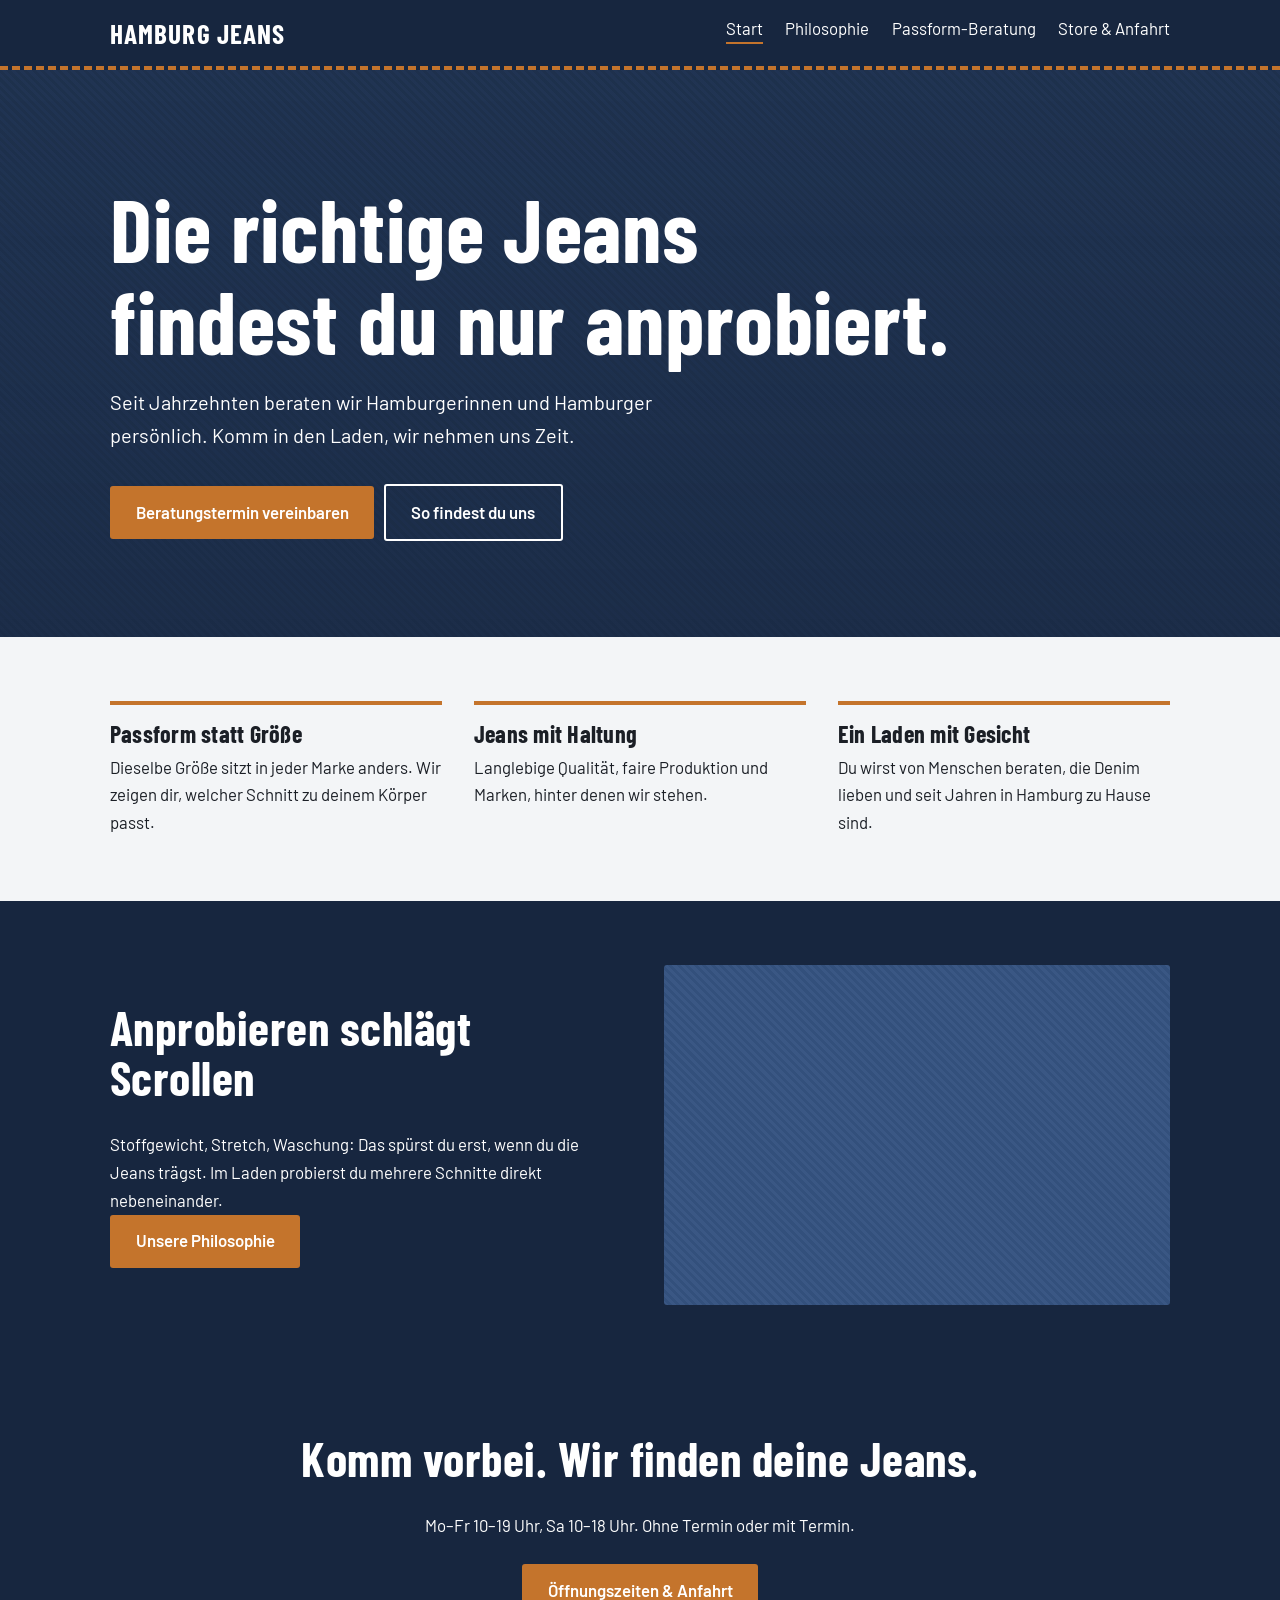
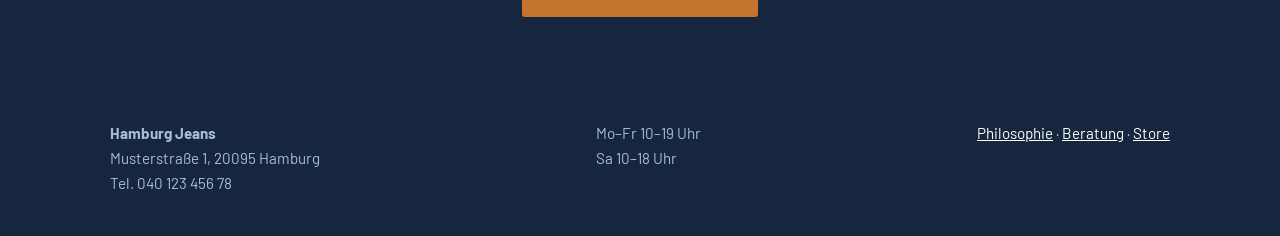
==== index.html @ 420c2d83 "Add files via upload" ====
<!DOCTYPE html>
<html lang="de">
<head>
<meta charset="utf-8">
<meta name="viewport" content="width=device-width, initial-scale=1">
<title>Jeans, die passen | Hamburg Jeans</title>
<meta name="description" content="Hamburg Jeans: Jeans-Fachgeschäft in Hamburg mit persönlicher Passformberatung.">
<link rel="preconnect" href="https://fonts.googleapis.com">
<link rel="stylesheet" href="https://fonts.googleapis.com/css2?family=Barlow:wght@400;600&family=Barlow+Condensed:wght@600;700&display=swap">
<link rel="stylesheet" href="style.css">
</head>
<body>
<header><div class="wrap">
<a class="logo" href="index.html">HAMBURG JEANS</a>
<nav aria-label="Hauptnavigation"><ul>
<li><a href="index.html" aria-current="page">Start</a></li>
<li><a href="philosophie.html">Philosophie</a></li>
<li><a href="beratung.html">Passform-Beratung</a></li>
<li><a href="store.html">Store &amp; Anfahrt</a></li>
</ul></nav></div></header>
<main>
<section class="hero"><div class="wrap">
<h1>Die richtige Jeans<br>findest du nur anprobiert.</h1>
<p>Seit Jahrzehnten beraten wir Hamburgerinnen und Hamburger persönlich. Komm in den Laden, wir nehmen uns Zeit.</p>
<a class="btn" href="beratung.html">Beratungstermin vereinbaren</a><a class="btn alt" href="store.html">So findest du uns</a>
</div></section>
<section><div class="wrap grid">
<article class="card"><h3>Passform statt Größe</h3><p>Dieselbe Größe sitzt in jeder Marke anders. Wir zeigen dir, welcher Schnitt zu deinem Körper passt.</p></article>
<article class="card"><h3>Jeans mit Haltung</h3><p>Langlebige Qualität, faire Produktion und Marken, hinter denen wir stehen.</p></article>
<article class="card"><h3>Ein Laden mit Gesicht</h3><p>Du wirst von Menschen beraten, die Denim lieben und seit Jahren in Hamburg zu Hause sind.</p></article>
</div></section>
<section class="dark"><div class="wrap split">
<div><h2>Anprobieren schlägt Scrollen</h2><p>Stoffgewicht, Stretch, Waschung: Das spürst du erst, wenn du die Jeans trägst. Im Laden probierst du mehrere Schnitte direkt nebeneinander.</p><p><a class="btn" href="philosophie.html">Unsere Philosophie</a></p></div>
<div class="photo p-fit" role="img" aria-label="Kundin bei der Passformberatung"></div>
</div></section>
<section class="dark cta"><div class="wrap">
<h2>Komm vorbei. Wir finden deine Jeans.</h2>
<p>Mo–Fr 10–19 Uhr, Sa 10–18 Uhr. Ohne Termin oder mit Termin.</p>
<a class="btn" href="store.html">Öffnungszeiten &amp; Anfahrt</a>
</div></section>
</main>
<footer><div class="wrap">
<p><strong>Hamburg Jeans</strong><br>Musterstraße 1, 20095 Hamburg<br>Tel. 040 123 456 78</p>
<p>Mo–Fr 10–19 Uhr<br>Sa 10–18 Uhr</p>
<p><a href="philosophie.html">Philosophie</a> · <a href="beratung.html">Beratung</a> · <a href="store.html">Store</a></p>
</div></footer>
</body>
</html>
---- style.css ----
:root{--indigo:#17263f;--denim:#2f4a73;--fade:#a9bdd3;--chalk:#f3f5f7;--rivet:#c4742c;--ink:#1b1f26}
*{box-sizing:border-box;margin:0}
body{font:1.05rem/1.65 "Barlow",system-ui,sans-serif;color:var(--ink);background:var(--chalk)}
h1,h2,h3{font-family:"Barlow Condensed","Arial Narrow",sans-serif;line-height:1.05;letter-spacing:.01em}
h1{font-size:clamp(2.8rem,8vw,5.5rem)}h2{font-size:clamp(2rem,4vw,3rem);margin-bottom:.6em}h3{font-size:1.5rem;margin-bottom:.3em}
a{color:inherit}a:focus-visible,.btn:focus-visible{outline:3px solid var(--rivet);outline-offset:3px}
.wrap{max-width:1100px;margin:0 auto;padding:0 1.25rem}
header{background:var(--indigo);color:#fff;border-bottom:4px dashed var(--rivet)}
header .wrap{display:flex;flex-wrap:wrap;align-items:center;justify-content:space-between;gap:.5rem 2rem;padding-block:.9rem}
.logo{font:700 1.7rem "Barlow Condensed",sans-serif;text-decoration:none;letter-spacing:.04em}
nav ul{display:flex;flex-wrap:wrap;gap:.25rem 1.4rem;list-style:none;padding:0}
nav a{text-decoration:none;padding:.3rem 0;border-bottom:2px solid transparent}
nav a:hover,nav a[aria-current]{border-color:var(--rivet)}
.btn{display:inline-block;background:var(--rivet);color:#fff;font-weight:600;padding:.8rem 1.6rem;border-radius:3px;text-decoration:none}
.btn:hover{background:#a85f20}.btn.alt{background:transparent;border:2px solid #fff}.btn.alt:hover{background:#fff;color:var(--indigo)}
.hero{color:#fff;padding:7rem 0 6rem;background:linear-gradient(rgba(23,38,63,.62),rgba(23,38,63,.8)),url(images/hero.jpg) center/cover,repeating-linear-gradient(45deg,#2f4a73 0 3px,#294263 3px 6px)}
.hero p{max-width:34rem;margin:1.2rem 0 2rem;font-size:1.25rem}.hero .btn+.btn{margin-left:.6rem}
.page-head{background:var(--denim);color:#fff;padding:3.5rem 0}
section{padding:4rem 0}section.dark{background:var(--indigo);color:#fff}
.grid{display:grid;gap:2rem;grid-template-columns:repeat(auto-fit,minmax(250px,1fr))}
.split{display:grid;gap:3rem;grid-template-columns:1fr 1fr;align-items:center}
.photo{min-height:340px;border-radius:3px;background:repeating-linear-gradient(45deg,#3a5784 0 3px,#33507c 3px 6px)}
.p-fit{background:url(images/passform.jpg) center/cover,repeating-linear-gradient(45deg,#3a5784 0 3px,#33507c 3px 6px)}
.p-store{background:url(images/laden.jpg) center/cover,repeating-linear-gradient(45deg,#3a5784 0 3px,#33507c 3px 6px)}
.p-team{background:url(images/team.jpg) center/cover,repeating-linear-gradient(45deg,#3a5784 0 3px,#33507c 3px 6px)}
.card{border-top:4px solid var(--rivet);padding-top:1rem}
.stitch{border:2px dashed var(--fade);padding:1.75rem;border-radius:4px}
dl{display:grid;grid-template-columns:auto 1fr;gap:.4rem 1.5rem}dt{font-weight:600}dd{margin:0}
ol{padding-left:1.3rem}li{margin-bottom:.6rem}
.cta{text-align:center}.cta p{margin-bottom:1.5rem}
footer{background:var(--indigo);color:var(--fade);padding:2.5rem 0;font-size:.95rem}
footer .wrap{display:flex;flex-wrap:wrap;justify-content:space-between;gap:1.5rem}footer a{color:#fff}
@media(max-width:760px){.split{grid-template-columns:1fr}.hero{padding:4.5rem 0 4rem}.hero .btn+.btn{margin:.6rem 0 0}.photo{min-height:240px}}
@media(prefers-reduced-motion:no-preference){.btn{transition:background .2s}}
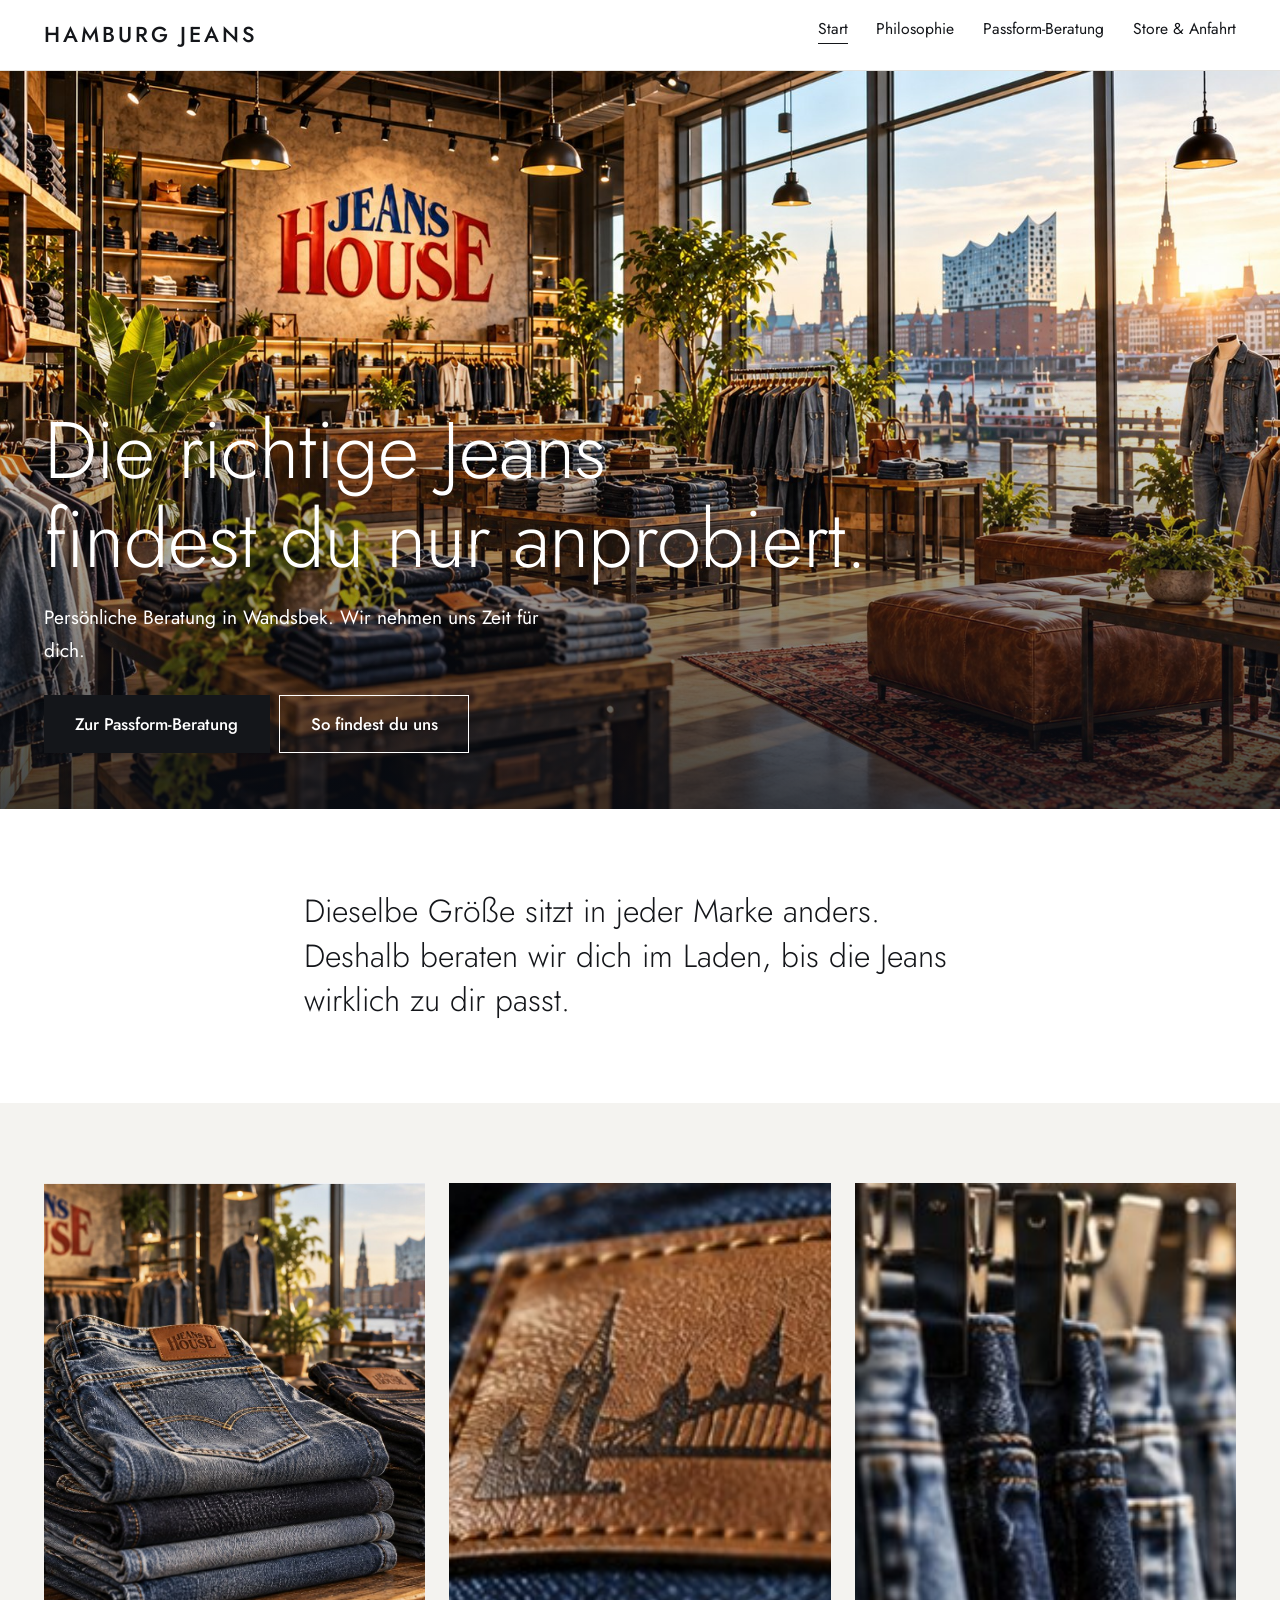
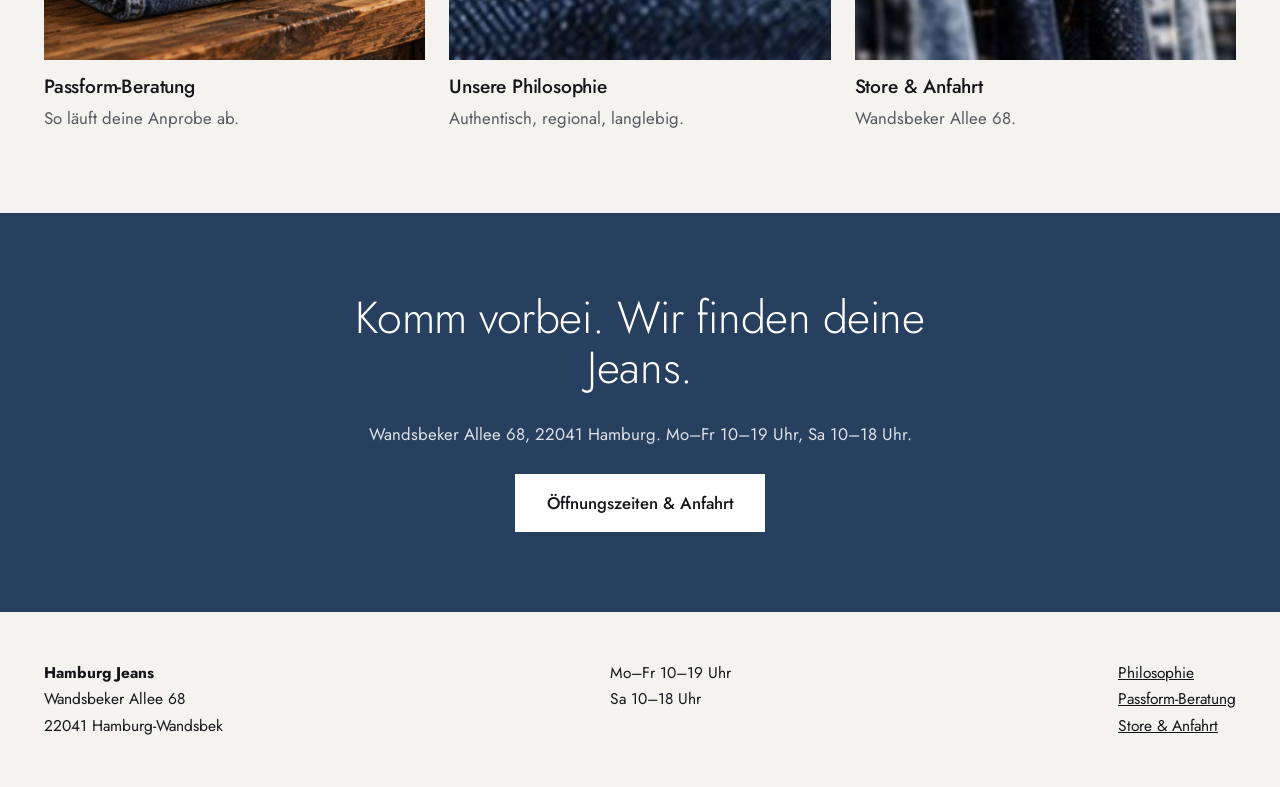
==== commit 4d9c0bf4: "Add files via upload" ====
--- a/index.html
+++ b/index.html
@@ -4,9 +4,8 @@
 <meta charset="utf-8">
 <meta name="viewport" content="width=device-width, initial-scale=1">
 <title>Jeans, die passen | Hamburg Jeans</title>
-<meta name="description" content="Hamburg Jeans: Jeans-Fachgeschäft in Hamburg mit persönlicher Passformberatung.">
-<link rel="preconnect" href="https://fonts.googleapis.com">
-<link rel="stylesheet" href="https://fonts.googleapis.com/css2?family=Barlow:wght@400;600&family=Barlow+Condensed:wght@600;700&display=swap">
+<meta name="description" content="Hamburg Jeans in Wandsbek: Jeans-Fachgeschäft mit persönlicher Passformberatung.">
+<link rel="stylesheet" href="https://fonts.googleapis.com/css2?family=Jost:wght@300;400;500&display=swap">
 <link rel="stylesheet" href="style.css">
 </head>
 <body>
@@ -19,30 +18,27 @@
 <li><a href="store.html">Store &amp; Anfahrt</a></li>
 </ul></nav></div></header>
 <main>
-<section class="hero"><div class="wrap">
+<section class="hero" style="padding:0"><img src="images/hero.jpg" alt="Innenraum des Ladens mit Jeans-Tischen und Blick auf die Hamburger Elbphilharmonie" fetchpriority="high"><div class="wrap">
 <h1>Die richtige Jeans<br>findest du nur anprobiert.</h1>
-<p>Seit Jahrzehnten beraten wir Hamburgerinnen und Hamburger persönlich. Komm in den Laden, wir nehmen uns Zeit.</p>
-<a class="btn" href="beratung.html">Beratungstermin vereinbaren</a><a class="btn alt" href="store.html">So findest du uns</a>
+<p>Persönliche Beratung in Wandsbek. Wir nehmen uns Zeit für dich.</p>
+<a class="btn" href="beratung.html">Zur Passform-Beratung</a><a class="btn alt" href="store.html">So findest du uns</a>
 </div></section>
-<section><div class="wrap grid">
-<article class="card"><h3>Passform statt Größe</h3><p>Dieselbe Größe sitzt in jeder Marke anders. Wir zeigen dir, welcher Schnitt zu deinem Körper passt.</p></article>
-<article class="card"><h3>Jeans mit Haltung</h3><p>Langlebige Qualität, faire Produktion und Marken, hinter denen wir stehen.</p></article>
-<article class="card"><h3>Ein Laden mit Gesicht</h3><p>Du wirst von Menschen beraten, die Denim lieben und seit Jahren in Hamburg zu Hause sind.</p></article>
-</div></section>
-<section class="dark"><div class="wrap split">
-<div><h2>Anprobieren schlägt Scrollen</h2><p>Stoffgewicht, Stretch, Waschung: Das spürst du erst, wenn du die Jeans trägst. Im Laden probierst du mehrere Schnitte direkt nebeneinander.</p><p><a class="btn" href="philosophie.html">Unsere Philosophie</a></p></div>
-<div class="photo p-fit" role="img" aria-label="Kundin bei der Passformberatung"></div>
-</div></section>
-<section class="dark cta"><div class="wrap">
+<section><div class="wrap narrow"><p class="lead">Dieselbe Größe sitzt in jeder Marke anders. Deshalb beraten wir dich im Laden, bis die Jeans wirklich zu dir passt.</p></div></section>
+<section class="mist"><div class="wrap"><div class="grid">
+<a class="tile" href="beratung.html"><div class="ph"><img src="images/stapel.jpg" alt="Gestapelte Jeans in verschiedenen Waschungen auf einem Holztisch"></div><h3>Passform-Beratung</h3><p>So läuft deine Anprobe ab.</p></a>
+<a class="tile" href="philosophie.html"><div class="ph"><img src="images/label.jpg" alt="Lederpatch mit Hamburger Skyline auf dunkler Jeans"></div><h3>Unsere Philosophie</h3><p>Authentisch, regional, langlebig.</p></a>
+<a class="tile" href="store.html"><div class="ph"><img src="images/stange.jpg" alt="Jeans auf Bügeln an der Kleiderstange"></div><h3>Store &amp; Anfahrt</h3><p>Wandsbeker Allee 68.</p></a>
+</div></div></section>
+<section class="denim cta"><div class="wrap narrow">
 <h2>Komm vorbei. Wir finden deine Jeans.</h2>
-<p>Mo–Fr 10–19 Uhr, Sa 10–18 Uhr. Ohne Termin oder mit Termin.</p>
+<p>Wandsbeker Allee 68, 22041 Hamburg. Mo–Fr 10–19 Uhr, Sa 10–18 Uhr.</p>
 <a class="btn" href="store.html">Öffnungszeiten &amp; Anfahrt</a>
 </div></section>
 </main>
 <footer><div class="wrap">
-<p><strong>Hamburg Jeans</strong><br>Musterstraße 1, 20095 Hamburg<br>Tel. 040 123 456 78</p>
+<p><strong>Hamburg Jeans</strong><br>Wandsbeker Allee 68<br>22041 Hamburg-Wandsbek</p>
 <p>Mo–Fr 10–19 Uhr<br>Sa 10–18 Uhr</p>
-<p><a href="philosophie.html">Philosophie</a> · <a href="beratung.html">Beratung</a> · <a href="store.html">Store</a></p>
+<p><a href="philosophie.html">Philosophie</a><br><a href="beratung.html">Passform-Beratung</a><br><a href="store.html">Store &amp; Anfahrt</a></p>
 </div></footer>
 </body>
 </html>
--- a/style.css
+++ b/style.css
@@ -1,34 +1,35 @@
-:root{--indigo:#17263f;--denim:#2f4a73;--fade:#a9bdd3;--chalk:#f3f5f7;--rivet:#c4742c;--ink:#1b1f26}
+:root{--ink:#14161a;--paper:#fff;--mist:#f4f3f0;--line:#e4e2de;--denim:#27405f;--leather:#9c5a2b}
 *{box-sizing:border-box;margin:0}
-body{font:1.05rem/1.65 "Barlow",system-ui,sans-serif;color:var(--ink);background:var(--chalk)}
-h1,h2,h3{font-family:"Barlow Condensed","Arial Narrow",sans-serif;line-height:1.05;letter-spacing:.01em}
-h1{font-size:clamp(2.8rem,8vw,5.5rem)}h2{font-size:clamp(2rem,4vw,3rem);margin-bottom:.6em}h3{font-size:1.5rem;margin-bottom:.3em}
-a{color:inherit}a:focus-visible,.btn:focus-visible{outline:3px solid var(--rivet);outline-offset:3px}
-.wrap{max-width:1100px;margin:0 auto;padding:0 1.25rem}
-header{background:var(--indigo);color:#fff;border-bottom:4px dashed var(--rivet)}
-header .wrap{display:flex;flex-wrap:wrap;align-items:center;justify-content:space-between;gap:.5rem 2rem;padding-block:.9rem}
-.logo{font:700 1.7rem "Barlow Condensed",sans-serif;text-decoration:none;letter-spacing:.04em}
-nav ul{display:flex;flex-wrap:wrap;gap:.25rem 1.4rem;list-style:none;padding:0}
-nav a{text-decoration:none;padding:.3rem 0;border-bottom:2px solid transparent}
-nav a:hover,nav a[aria-current]{border-color:var(--rivet)}
-.btn{display:inline-block;background:var(--rivet);color:#fff;font-weight:600;padding:.8rem 1.6rem;border-radius:3px;text-decoration:none}
-.btn:hover{background:#a85f20}.btn.alt{background:transparent;border:2px solid #fff}.btn.alt:hover{background:#fff;color:var(--indigo)}
-.hero{color:#fff;padding:7rem 0 6rem;background:linear-gradient(rgba(23,38,63,.62),rgba(23,38,63,.8)),url(images/hero.jpg) center/cover,repeating-linear-gradient(45deg,#2f4a73 0 3px,#294263 3px 6px)}
-.hero p{max-width:34rem;margin:1.2rem 0 2rem;font-size:1.25rem}.hero .btn+.btn{margin-left:.6rem}
-.page-head{background:var(--denim);color:#fff;padding:3.5rem 0}
-section{padding:4rem 0}section.dark{background:var(--indigo);color:#fff}
-.grid{display:grid;gap:2rem;grid-template-columns:repeat(auto-fit,minmax(250px,1fr))}
-.split{display:grid;gap:3rem;grid-template-columns:1fr 1fr;align-items:center}
-.photo{min-height:340px;border-radius:3px;background:repeating-linear-gradient(45deg,#3a5784 0 3px,#33507c 3px 6px)}
-.p-fit{background:url(images/passform.jpg) center/cover,repeating-linear-gradient(45deg,#3a5784 0 3px,#33507c 3px 6px)}
-.p-store{background:url(images/laden.jpg) center/cover,repeating-linear-gradient(45deg,#3a5784 0 3px,#33507c 3px 6px)}
-.p-team{background:url(images/team.jpg) center/cover,repeating-linear-gradient(45deg,#3a5784 0 3px,#33507c 3px 6px)}
-.card{border-top:4px solid var(--rivet);padding-top:1rem}
-.stitch{border:2px dashed var(--fade);padding:1.75rem;border-radius:4px}
-dl{display:grid;grid-template-columns:auto 1fr;gap:.4rem 1.5rem}dt{font-weight:600}dd{margin:0}
-ol{padding-left:1.3rem}li{margin-bottom:.6rem}
-.cta{text-align:center}.cta p{margin-bottom:1.5rem}
-footer{background:var(--indigo);color:var(--fade);padding:2.5rem 0;font-size:.95rem}
-footer .wrap{display:flex;flex-wrap:wrap;justify-content:space-between;gap:1.5rem}footer a{color:#fff}
-@media(max-width:760px){.split{grid-template-columns:1fr}.hero{padding:4.5rem 0 4rem}.hero .btn+.btn{margin:.6rem 0 0}.photo{min-height:240px}}
-@media(prefers-reduced-motion:no-preference){.btn{transition:background .2s}}
+body{font:400 1.05rem/1.7 "Jost",system-ui,sans-serif;color:var(--ink);background:var(--paper)}
+h1,h2,h3{font-weight:400;line-height:1.12;letter-spacing:-.01em}
+h1{font-size:clamp(2.6rem,6.5vw,5rem);font-weight:300}h2{font-size:clamp(1.9rem,3.5vw,2.8rem);font-weight:300;margin-bottom:.6em}h3{font-size:1.2rem;font-weight:500;margin-bottom:.35em}
+img{display:block;width:100%;height:100%;object-fit:cover}
+a{color:inherit}a:focus-visible{outline:3px solid var(--leather);outline-offset:3px}
+.wrap{max-width:1240px;margin:0 auto;padding:0 1.5rem}.narrow{max-width:720px}
+header{border-bottom:1px solid var(--line);background:var(--paper);position:sticky;top:0;z-index:5}
+header .wrap{display:flex;flex-wrap:wrap;align-items:center;justify-content:space-between;gap:.4rem 2rem;padding-block:1rem}
+.logo{font-size:1.35rem;font-weight:500;letter-spacing:.14em;text-decoration:none}
+nav ul{display:flex;flex-wrap:wrap;gap:.2rem 1.8rem;list-style:none;padding:0;font-size:.98rem}
+nav a{text-decoration:none;padding:.2rem 0;border-bottom:1px solid transparent}
+nav a:hover,nav a[aria-current]{border-color:var(--ink)}
+.btn{display:inline-block;background:var(--ink);color:#fff;padding:.85rem 1.9rem;text-decoration:none;font-weight:500;border:1px solid var(--ink)}
+.btn:hover{background:var(--leather);border-color:var(--leather)}.btn.alt{background:transparent;color:#fff;border-color:#fff}.btn.alt:hover{background:#fff;color:var(--ink)}
+.hero{position:relative;height:min(82vh,780px);min-height:480px;color:#fff}
+.hero::after{content:"";position:absolute;inset:0;background:linear-gradient(transparent 35%,rgba(10,14,22,.78))}
+.hero .wrap{position:absolute;inset:auto 0 3.5rem;z-index:2;left:50%;transform:translateX(-50%);width:100%}
+.hero p{max-width:32rem;margin:1rem 0 1.8rem;font-size:1.2rem}.hero .btn+.btn{margin-left:.6rem}
+section{padding:5rem 0}.mist{background:var(--mist)}.denim{background:var(--denim);color:#fff}
+.lead{font-size:clamp(1.4rem,2.6vw,2rem);font-weight:300;line-height:1.4}
+.grid{display:grid;gap:2.5rem 1.5rem;grid-template-columns:repeat(auto-fit,minmax(260px,1fr))}
+.tile{text-decoration:none}.tile .ph{aspect-ratio:4/5;overflow:hidden;background:var(--mist)}.tile img{transition:transform .5s}.tile:hover img{transform:scale(1.03)}
+.tile h3{margin-top:1rem}.tile p{color:#55595f}
+.split{display:grid;gap:4rem;grid-template-columns:1fr 1fr;align-items:center}.split .ph{aspect-ratio:4/3;overflow:hidden}
+.page-head{padding:5rem 0 3rem}.banner{height:min(48vh,440px)}
+.rule{border-top:1px solid var(--ink);padding-top:1rem}
+ol{padding-left:1.3rem}li{margin-bottom:.7rem}
+dl{display:grid;grid-template-columns:auto 1fr;gap:.3rem 2rem;margin-bottom:1.5rem}dt{font-weight:500}dd{margin:0}
+.map{width:100%;height:380px;border:0;display:block;margin-top:2.5rem}
+.cta{text-align:center}.cta p{margin-bottom:1.6rem;opacity:.85}.cta .btn{background:#fff;color:var(--ink);border-color:#fff}.cta .btn:hover{background:var(--leather);color:#fff;border-color:var(--leather)}
+footer{background:var(--mist);padding:3rem 0;font-size:.97rem}footer .wrap{display:flex;flex-wrap:wrap;justify-content:space-between;gap:2rem}
+@media(max-width:800px){.split{grid-template-columns:1fr;gap:2rem}section{padding:3.5rem 0}.hero .btn+.btn{margin:.6rem 0 0}header{position:static}}
+@media(prefers-reduced-motion:reduce){.tile img{transition:none}}
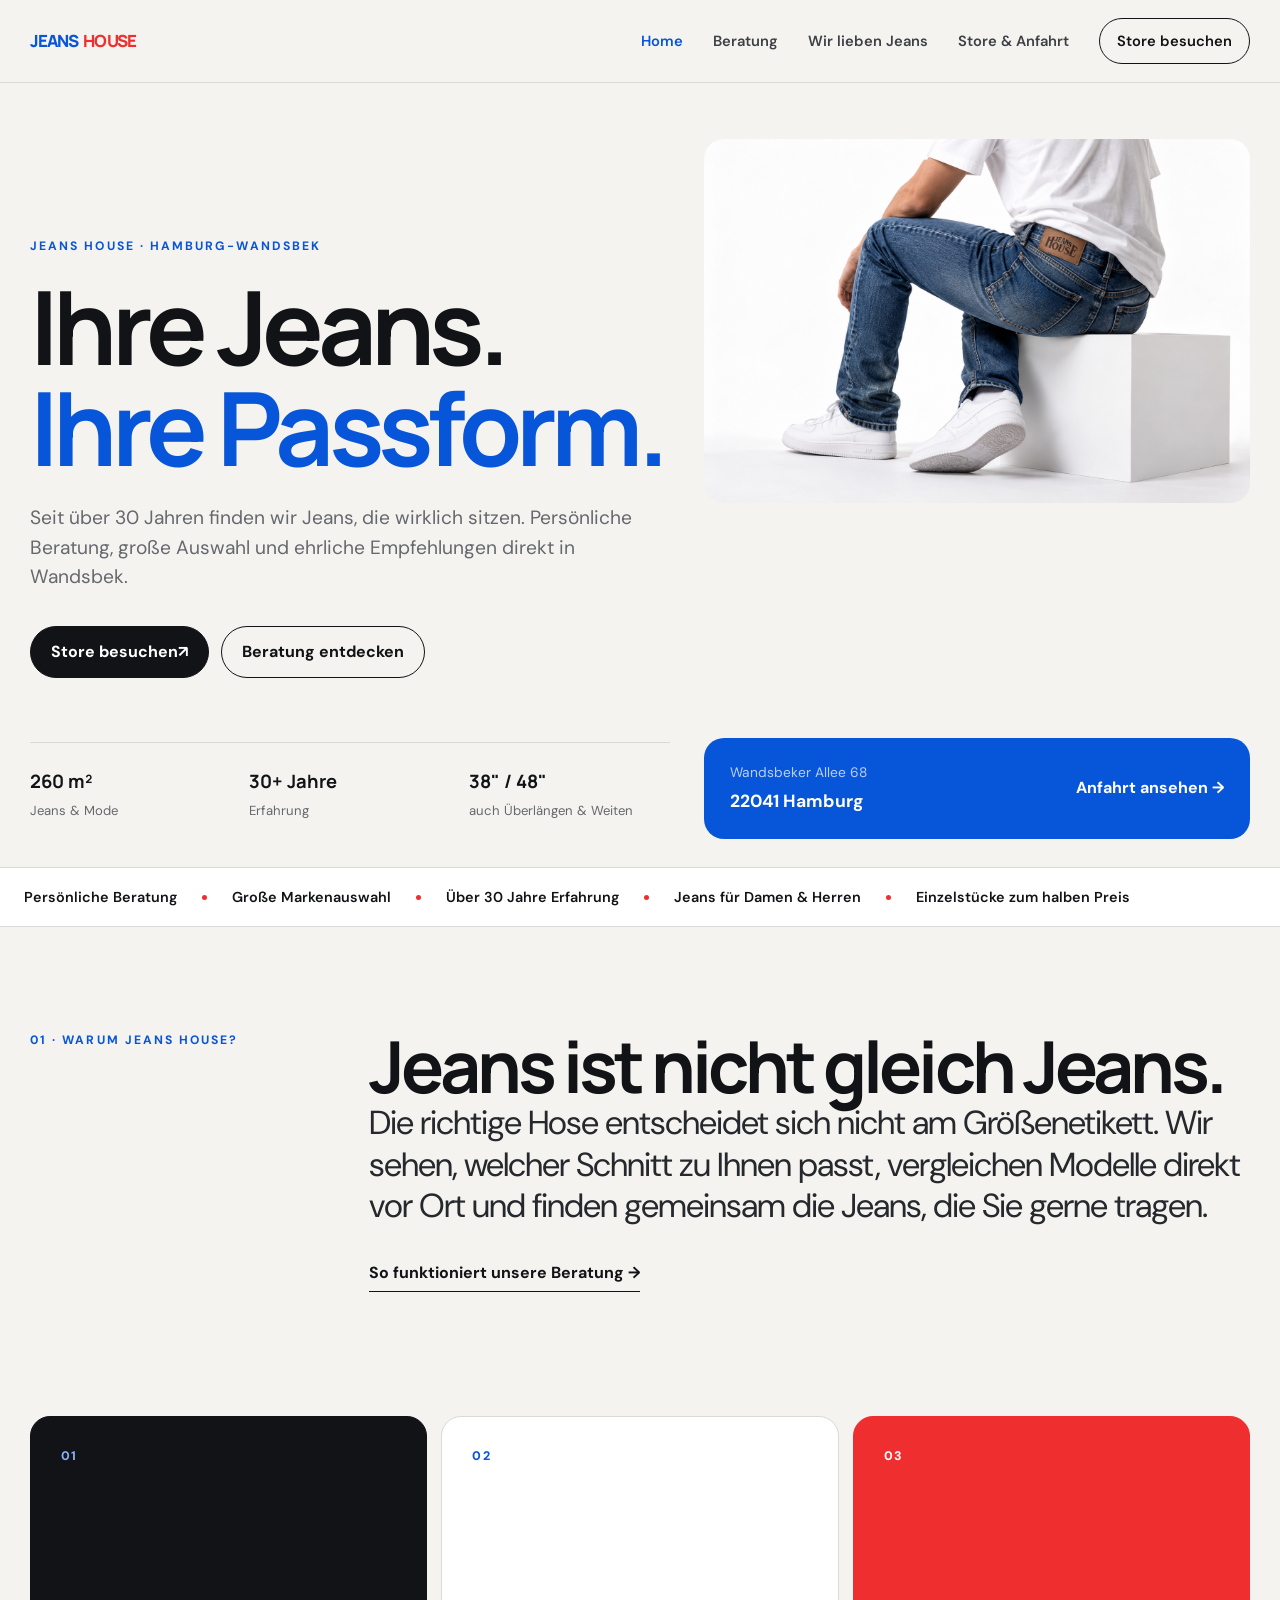
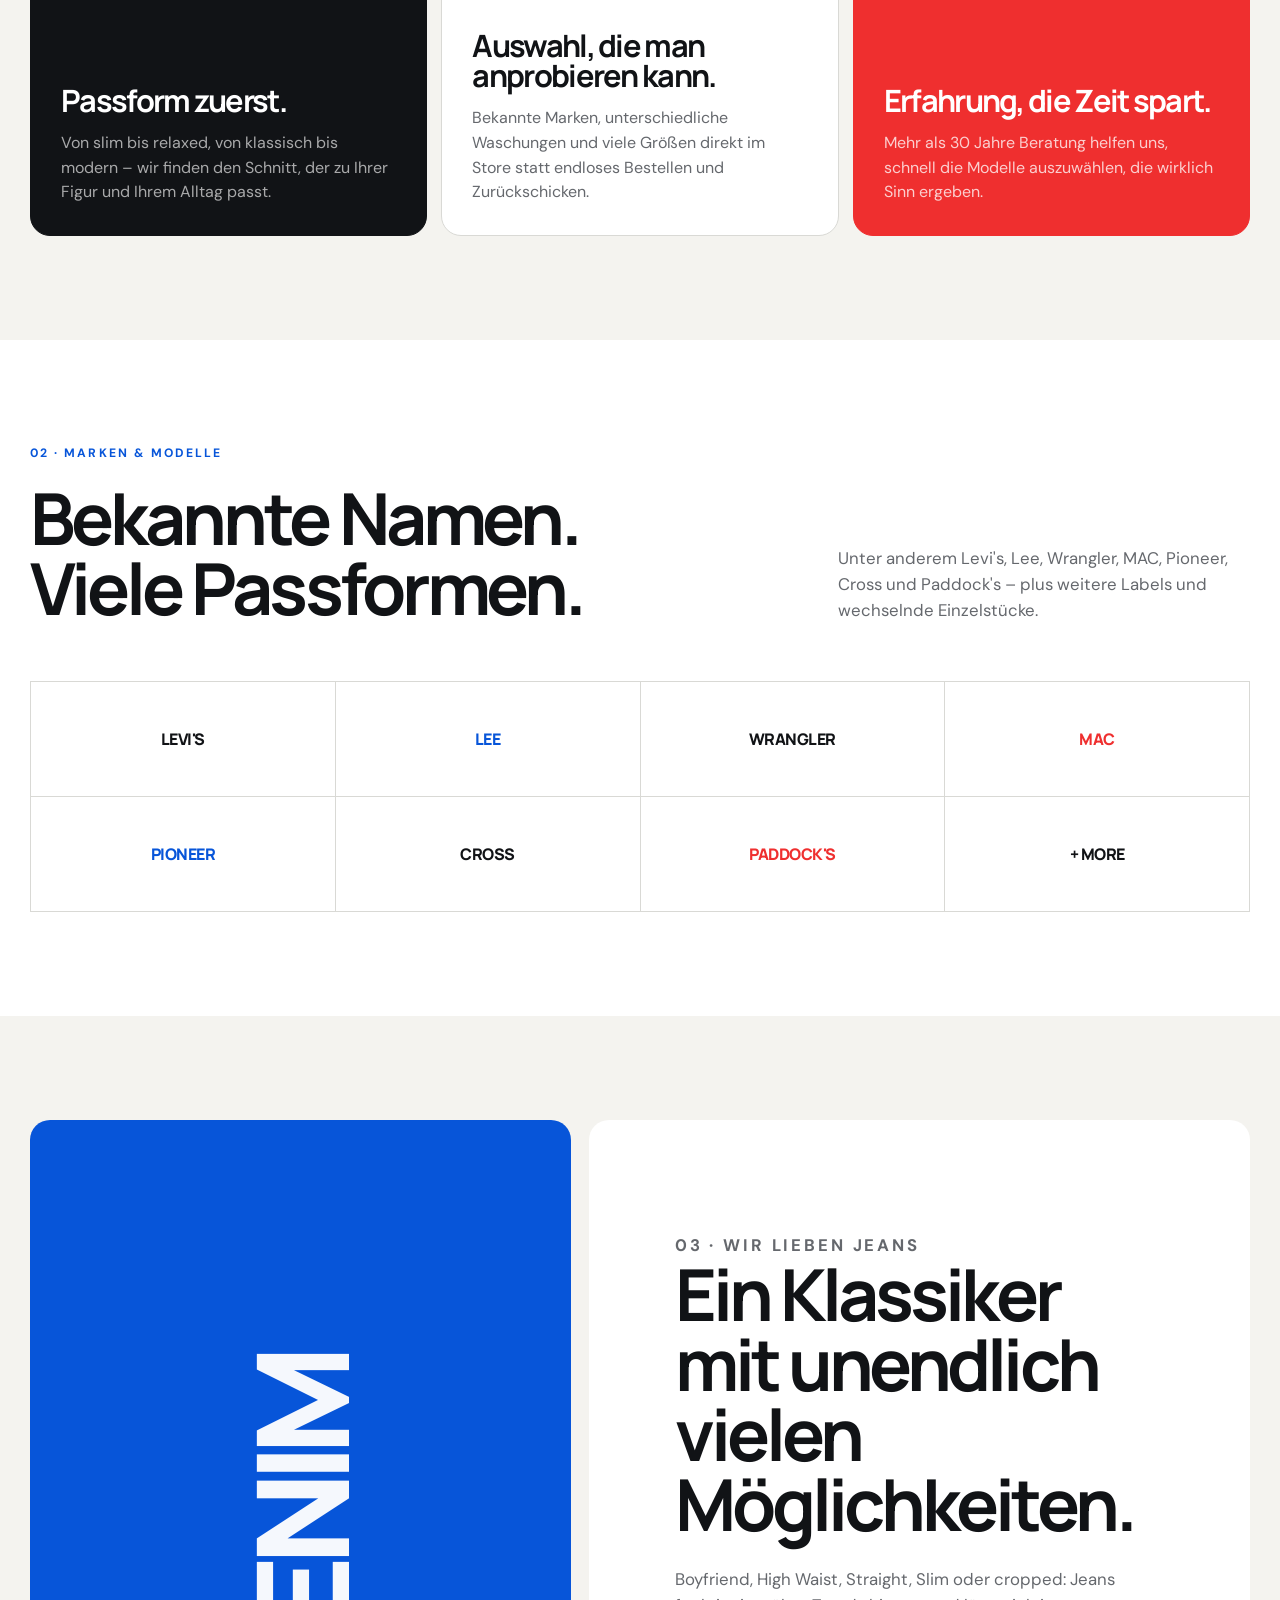
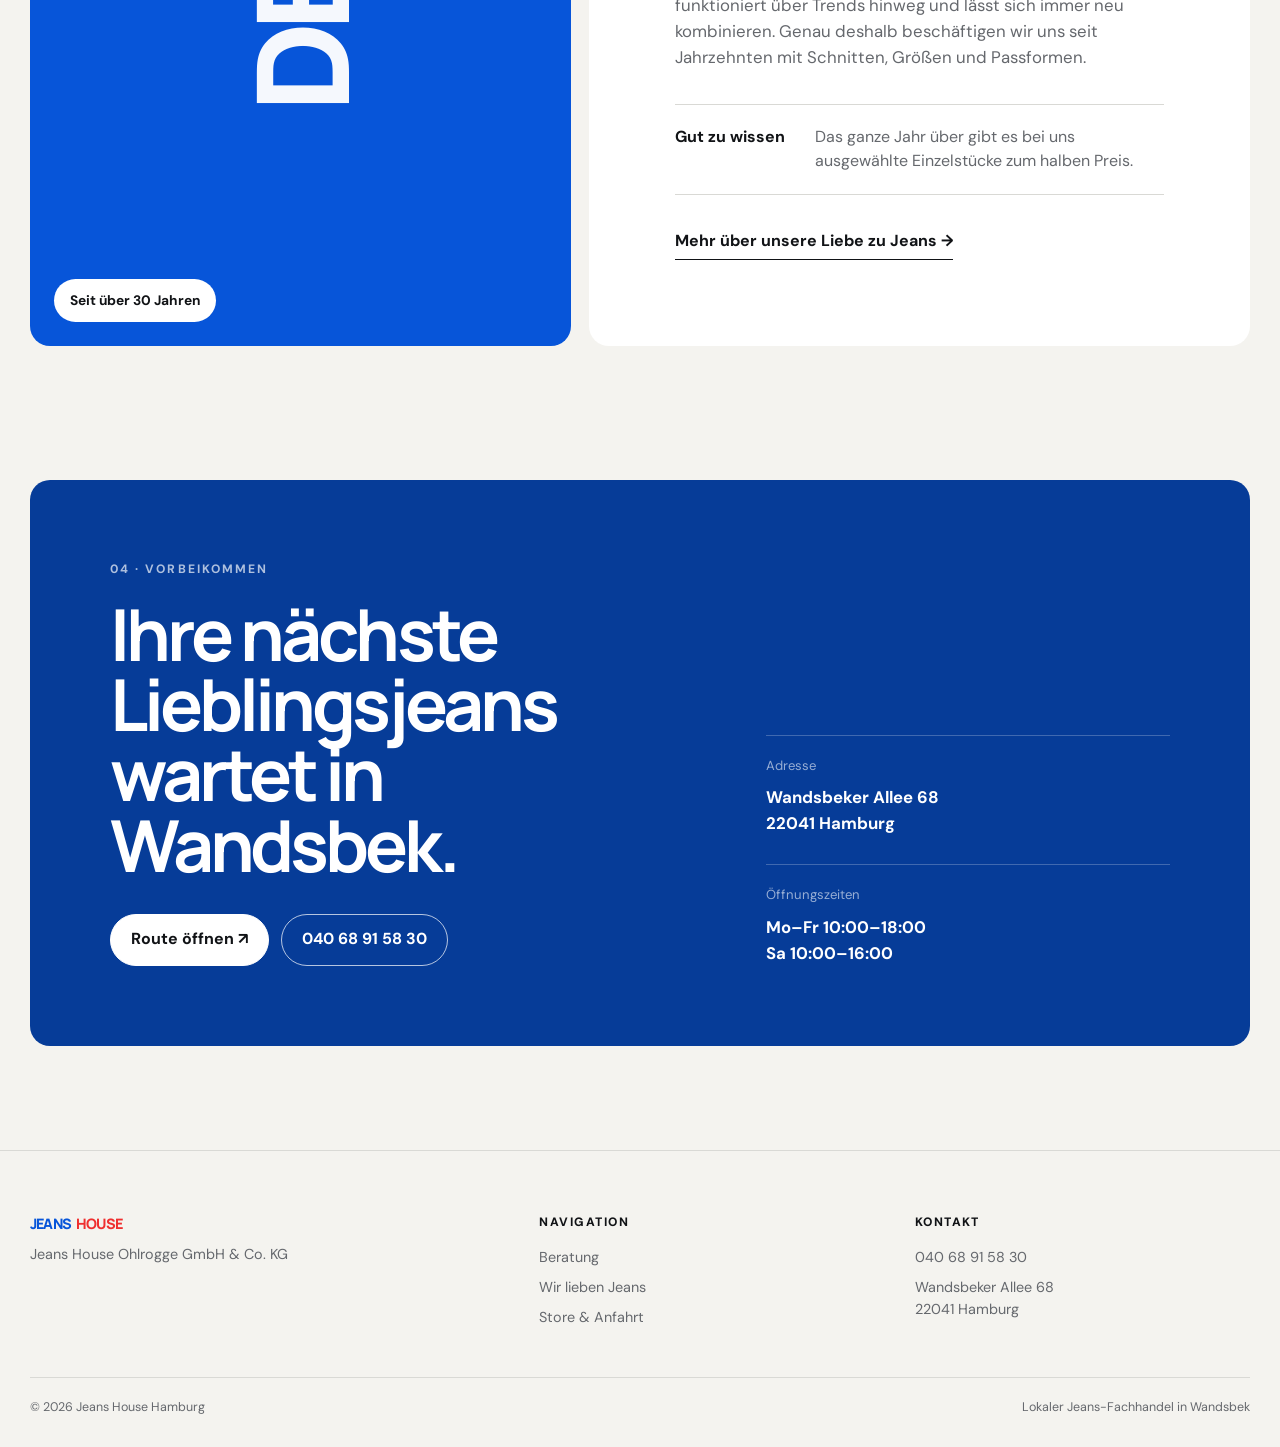
==== commit 6b436183: "Add files via upload" ====
--- a/index.html
+++ b/index.html
@@ -1,44 +1,154 @@
-<!DOCTYPE html>
+<!doctype html>
 <html lang="de">
 <head>
-<meta charset="utf-8">
-<meta name="viewport" content="width=device-width, initial-scale=1">
-<title>Jeans, die passen | Hamburg Jeans</title>
-<meta name="description" content="Hamburg Jeans in Wandsbek: Jeans-Fachgeschäft mit persönlicher Passformberatung.">
-<link rel="stylesheet" href="https://fonts.googleapis.com/css2?family=Jost:wght@300;400;500&display=swap">
-<link rel="stylesheet" href="style.css">
+  <meta charset="utf-8">
+  <meta name="viewport" content="width=device-width, initial-scale=1">
+  <meta name="description" content="Jeans House Hamburg-Wandsbek – persönliche Jeansberatung, große Auswahl und über 30 Jahre Erfahrung in der Wandsbeker Allee 68.">
+  <title>Jeans House Hamburg | Ihre Jeans. Ihre Passform.</title>
+  <link rel="preconnect" href="https://fonts.googleapis.com">
+  <link rel="preconnect" href="https://fonts.gstatic.com" crossorigin>
+  <link href="https://fonts.googleapis.com/css2?family=DM+Sans:wght@400;500;600;700&family=Manrope:wght@500;600;700;800&display=swap" rel="stylesheet">
+  <link rel="stylesheet" href="style.css">
 </head>
 <body>
-<header><div class="wrap">
-<a class="logo" href="index.html">HAMBURG JEANS</a>
-<nav aria-label="Hauptnavigation"><ul>
-<li><a href="index.html" aria-current="page">Start</a></li>
-<li><a href="philosophie.html">Philosophie</a></li>
-<li><a href="beratung.html">Passform-Beratung</a></li>
-<li><a href="store.html">Store &amp; Anfahrt</a></li>
-</ul></nav></div></header>
-<main>
-<section class="hero" style="padding:0"><img src="images/hero.jpg" alt="Innenraum des Ladens mit Jeans-Tischen und Blick auf die Hamburger Elbphilharmonie" fetchpriority="high"><div class="wrap">
-<h1>Die richtige Jeans<br>findest du nur anprobiert.</h1>
-<p>Persönliche Beratung in Wandsbek. Wir nehmen uns Zeit für dich.</p>
-<a class="btn" href="beratung.html">Zur Passform-Beratung</a><a class="btn alt" href="store.html">So findest du uns</a>
-</div></section>
-<section><div class="wrap narrow"><p class="lead">Dieselbe Größe sitzt in jeder Marke anders. Deshalb beraten wir dich im Laden, bis die Jeans wirklich zu dir passt.</p></div></section>
-<section class="mist"><div class="wrap"><div class="grid">
-<a class="tile" href="beratung.html"><div class="ph"><img src="images/stapel.jpg" alt="Gestapelte Jeans in verschiedenen Waschungen auf einem Holztisch"></div><h3>Passform-Beratung</h3><p>So läuft deine Anprobe ab.</p></a>
-<a class="tile" href="philosophie.html"><div class="ph"><img src="images/label.jpg" alt="Lederpatch mit Hamburger Skyline auf dunkler Jeans"></div><h3>Unsere Philosophie</h3><p>Authentisch, regional, langlebig.</p></a>
-<a class="tile" href="store.html"><div class="ph"><img src="images/stange.jpg" alt="Jeans auf Bügeln an der Kleiderstange"></div><h3>Store &amp; Anfahrt</h3><p>Wandsbeker Allee 68.</p></a>
-</div></div></section>
-<section class="denim cta"><div class="wrap narrow">
-<h2>Komm vorbei. Wir finden deine Jeans.</h2>
-<p>Wandsbeker Allee 68, 22041 Hamburg. Mo–Fr 10–19 Uhr, Sa 10–18 Uhr.</p>
-<a class="btn" href="store.html">Öffnungszeiten &amp; Anfahrt</a>
-</div></section>
-</main>
-<footer><div class="wrap">
-<p><strong>Hamburg Jeans</strong><br>Wandsbeker Allee 68<br>22041 Hamburg-Wandsbek</p>
-<p>Mo–Fr 10–19 Uhr<br>Sa 10–18 Uhr</p>
-<p><a href="philosophie.html">Philosophie</a><br><a href="beratung.html">Passform-Beratung</a><br><a href="store.html">Store &amp; Anfahrt</a></p>
-</div></footer>
+  <a class="skip-link" href="#main">Zum Inhalt</a>
+
+  <header class="site-header">
+    <div class="container header-inner">
+      <a class="brand" href="index.html" aria-label="Jeans House Startseite">
+        <span class="brand-jeans">JEANS</span><span class="brand-house">HOUSE</span>
+      </a>
+      <button class="menu-toggle" type="button" aria-label="Menü öffnen" aria-expanded="false"><span></span><span></span></button>
+      <nav class="nav" aria-label="Hauptnavigation">
+        <a href="index.html" aria-current="page">Home</a>
+        <a href="beratung.html">Beratung</a>
+        <a href="wir-lieben-jeans.html">Wir lieben Jeans</a>
+        <a href="store.html">Store & Anfahrt</a>
+        <a class="nav-cta" href="store.html">Store besuchen</a>
+      </nav>
+    </div>
+  </header>
+
+  <main id="main">
+    <section class="hero">
+      <div class="container hero-grid">
+        <div class="hero-copy">
+          <p class="kicker">JEANS HOUSE · HAMBURG-WANDSBEK</p>
+          <h1>Ihre Jeans.<br><span>Ihre Passform.</span></h1>
+          <p class="lead">Seit über 30 Jahren finden wir Jeans, die wirklich sitzen. Persönliche Beratung, große Auswahl und ehrliche Empfehlungen direkt in Wandsbek.</p>
+          <div class="actions">
+            <a class="btn btn-dark" href="store.html">Store besuchen <span>↗</span></a>
+            <a class="btn btn-light" href="beratung.html">Beratung entdecken</a>
+          </div>
+          <div class="hero-meta">
+            <div><strong>260 m²</strong><span>Jeans & Mode</span></div>
+            <div><strong>30+ Jahre</strong><span>Erfahrung</span></div>
+            <div><strong>38" / 48"</strong><span>auch Überlängen & Weiten</span></div>
+          </div>
+        </div>
+
+        <div class="hero-visual">
+          <div class="sign-card">
+            <img src="assets/hero-jeans.png" alt="Model in blauer Jeans auf hellem Hintergrund">
+          </div>
+          <div class="blue-card">
+            <p>Wandsbeker Allee 68</p>
+            <strong>22041 Hamburg</strong>
+            <a href="store.html">Anfahrt ansehen →</a>
+          </div>
+        </div>
+      </div>
+    </section>
+
+    <section class="ticker" aria-label="Jeans House Vorteile">
+      <div class="ticker-track">
+        <span>Persönliche Beratung</span><i></i><span>Große Markenauswahl</span><i></i><span>Über 30 Jahre Erfahrung</span><i></i><span>Jeans für Damen & Herren</span><i></i><span>Einzelstücke zum halben Preis</span>
+      </div>
+    </section>
+
+    <section class="section intro">
+      <div class="container intro-grid">
+        <p class="section-label">01 · WARUM JEANS HOUSE?</p>
+        <div>
+          <h2>Jeans ist nicht gleich Jeans.</h2>
+          <p class="big-copy">Die richtige Hose entscheidet sich nicht am Größenetikett. Wir sehen, welcher Schnitt zu Ihnen passt, vergleichen Modelle direkt vor Ort und finden gemeinsam die Jeans, die Sie gerne tragen.</p>
+          <a class="text-link" href="beratung.html">So funktioniert unsere Beratung →</a>
+        </div>
+      </div>
+    </section>
+
+    <section class="section feature-section">
+      <div class="container feature-grid">
+        <article class="feature-card feature-card-dark">
+          <span class="index">01</span>
+          <div><h3>Passform zuerst.</h3><p>Von slim bis relaxed, von klassisch bis modern – wir finden den Schnitt, der zu Ihrer Figur und Ihrem Alltag passt.</p></div>
+        </article>
+        <article class="feature-card">
+          <span class="index">02</span>
+          <div><h3>Auswahl, die man anprobieren kann.</h3><p>Bekannte Marken, unterschiedliche Waschungen und viele Größen direkt im Store statt endloses Bestellen und Zurückschicken.</p></div>
+        </article>
+        <article class="feature-card feature-card-red">
+          <span class="index">03</span>
+          <div><h3>Erfahrung, die Zeit spart.</h3><p>Mehr als 30 Jahre Beratung helfen uns, schnell die Modelle auszuwählen, die wirklich Sinn ergeben.</p></div>
+        </article>
+      </div>
+    </section>
+
+    <section class="section brands-section">
+      <div class="container">
+        <div class="section-head">
+          <div><p class="section-label">02 · MARKEN & MODELLE</p><h2>Bekannte Namen.<br>Viele Passformen.</h2></div>
+          <p>Unter anderem Levi's, Lee, Wrangler, MAC, Pioneer, Cross und Paddock's – plus weitere Labels und wechselnde Einzelstücke.</p>
+        </div>
+        <div class="brand-grid" aria-label="Auswahl unserer Marken">
+          <span>LEVI'S</span><span>LEE</span><span>WRANGLER</span><span>MAC</span><span>PIONEER</span><span>CROSS</span><span>PADDOCK'S</span><span>+ MORE</span>
+        </div>
+      </div>
+    </section>
+
+    <section class="section love-section">
+      <div class="container love-grid">
+        <div class="love-visual">
+          <div class="love-word">DENIM</div>
+          <div class="love-chip">Seit über 30 Jahren</div>
+        </div>
+        <div class="love-copy">
+          <p class="section-label">03 · WIR LIEBEN JEANS</p>
+          <h2>Ein Klassiker mit unendlich vielen Möglichkeiten.</h2>
+          <p>Boyfriend, High Waist, Straight, Slim oder cropped: Jeans funktioniert über Trends hinweg und lässt sich immer neu kombinieren. Genau deshalb beschäftigen wir uns seit Jahrzehnten mit Schnitten, Größen und Passformen.</p>
+          <div class="promo-box"><strong>Gut zu wissen</strong><span>Das ganze Jahr über gibt es bei uns ausgewählte Einzelstücke zum halben Preis.</span></div>
+          <a class="text-link" href="wir-lieben-jeans.html">Mehr über unsere Liebe zu Jeans →</a>
+        </div>
+      </div>
+    </section>
+
+    <section class="section visit-section">
+      <div class="container visit-card">
+        <div>
+          <p class="section-label light">04 · VORBEIKOMMEN</p>
+          <h2>Ihre nächste Lieblingsjeans wartet in Wandsbek.</h2>
+          <div class="actions">
+            <a class="btn btn-white" target="_blank" rel="noopener" href="https://www.google.com/maps/search/?api=1&query=Wandsbeker+Allee+68%2C+22041+Hamburg">Route öffnen ↗</a>
+            <a class="btn btn-outline-white" href="tel:+494068915830">040 68 91 58 30</a>
+          </div>
+        </div>
+        <div class="visit-details">
+          <div><span>Adresse</span><strong>Wandsbeker Allee 68<br>22041 Hamburg</strong></div>
+          <div><span>Öffnungszeiten</span><strong>Mo–Fr 10:00–18:00<br>Sa 10:00–16:00</strong></div>
+        </div>
+      </div>
+    </section>
+  </main>
+
+  <footer class="footer">
+    <div class="container footer-grid">
+      <div><a class="brand brand-footer" href="index.html"><span class="brand-jeans">JEANS</span><span class="brand-house">HOUSE</span></a><p>Jeans House Ohlrogge GmbH & Co. KG</p></div>
+      <div><span class="footer-title">Navigation</span><a href="beratung.html">Beratung</a><a href="wir-lieben-jeans.html">Wir lieben Jeans</a><a href="store.html">Store & Anfahrt</a></div>
+      <div><span class="footer-title">Kontakt</span><a href="tel:+494068915830">040 68 91 58 30</a><p>Wandsbeker Allee 68<br>22041 Hamburg</p></div>
+    </div>
+    <div class="container footer-bottom"><span>© <span data-year></span> Jeans House Hamburg</span><span>Lokaler Jeans-Fachhandel in Wandsbek</span></div>
+  </footer>
+
+  <script src="script.js"></script>
 </body>
 </html>
--- a/style.css
+++ b/style.css
@@ -1,35 +1,20 @@
-:root{--ink:#14161a;--paper:#fff;--mist:#f4f3f0;--line:#e4e2de;--denim:#27405f;--leather:#9c5a2b}
-*{box-sizing:border-box;margin:0}
-body{font:400 1.05rem/1.7 "Jost",system-ui,sans-serif;color:var(--ink);background:var(--paper)}
-h1,h2,h3{font-weight:400;line-height:1.12;letter-spacing:-.01em}
-h1{font-size:clamp(2.6rem,6.5vw,5rem);font-weight:300}h2{font-size:clamp(1.9rem,3.5vw,2.8rem);font-weight:300;margin-bottom:.6em}h3{font-size:1.2rem;font-weight:500;margin-bottom:.35em}
-img{display:block;width:100%;height:100%;object-fit:cover}
-a{color:inherit}a:focus-visible{outline:3px solid var(--leather);outline-offset:3px}
-.wrap{max-width:1240px;margin:0 auto;padding:0 1.5rem}.narrow{max-width:720px}
-header{border-bottom:1px solid var(--line);background:var(--paper);position:sticky;top:0;z-index:5}
-header .wrap{display:flex;flex-wrap:wrap;align-items:center;justify-content:space-between;gap:.4rem 2rem;padding-block:1rem}
-.logo{font-size:1.35rem;font-weight:500;letter-spacing:.14em;text-decoration:none}
-nav ul{display:flex;flex-wrap:wrap;gap:.2rem 1.8rem;list-style:none;padding:0;font-size:.98rem}
-nav a{text-decoration:none;padding:.2rem 0;border-bottom:1px solid transparent}
-nav a:hover,nav a[aria-current]{border-color:var(--ink)}
-.btn{display:inline-block;background:var(--ink);color:#fff;padding:.85rem 1.9rem;text-decoration:none;font-weight:500;border:1px solid var(--ink)}
-.btn:hover{background:var(--leather);border-color:var(--leather)}.btn.alt{background:transparent;color:#fff;border-color:#fff}.btn.alt:hover{background:#fff;color:var(--ink)}
-.hero{position:relative;height:min(82vh,780px);min-height:480px;color:#fff}
-.hero::after{content:"";position:absolute;inset:0;background:linear-gradient(transparent 35%,rgba(10,14,22,.78))}
-.hero .wrap{position:absolute;inset:auto 0 3.5rem;z-index:2;left:50%;transform:translateX(-50%);width:100%}
-.hero p{max-width:32rem;margin:1rem 0 1.8rem;font-size:1.2rem}.hero .btn+.btn{margin-left:.6rem}
-section{padding:5rem 0}.mist{background:var(--mist)}.denim{background:var(--denim);color:#fff}
-.lead{font-size:clamp(1.4rem,2.6vw,2rem);font-weight:300;line-height:1.4}
-.grid{display:grid;gap:2.5rem 1.5rem;grid-template-columns:repeat(auto-fit,minmax(260px,1fr))}
-.tile{text-decoration:none}.tile .ph{aspect-ratio:4/5;overflow:hidden;background:var(--mist)}.tile img{transition:transform .5s}.tile:hover img{transform:scale(1.03)}
-.tile h3{margin-top:1rem}.tile p{color:#55595f}
-.split{display:grid;gap:4rem;grid-template-columns:1fr 1fr;align-items:center}.split .ph{aspect-ratio:4/3;overflow:hidden}
-.page-head{padding:5rem 0 3rem}.banner{height:min(48vh,440px)}
-.rule{border-top:1px solid var(--ink);padding-top:1rem}
-ol{padding-left:1.3rem}li{margin-bottom:.7rem}
-dl{display:grid;grid-template-columns:auto 1fr;gap:.3rem 2rem;margin-bottom:1.5rem}dt{font-weight:500}dd{margin:0}
-.map{width:100%;height:380px;border:0;display:block;margin-top:2.5rem}
-.cta{text-align:center}.cta p{margin-bottom:1.6rem;opacity:.85}.cta .btn{background:#fff;color:var(--ink);border-color:#fff}.cta .btn:hover{background:var(--leather);color:#fff;border-color:var(--leather)}
-footer{background:var(--mist);padding:3rem 0;font-size:.97rem}footer .wrap{display:flex;flex-wrap:wrap;justify-content:space-between;gap:2rem}
-@media(max-width:800px){.split{grid-template-columns:1fr;gap:2rem}section{padding:3.5rem 0}.hero .btn+.btn{margin:.6rem 0 0}header{position:static}}
-@media(prefers-reduced-motion:reduce){.tile img{transition:none}}
+:root {
+  --bg: #f4f3ef;
+  --paper: #ffffff;
+  --ink: #111316;
+  --muted: #65686d;
+  --line: #d9d9d5;
+  --blue: #0755d9;
+  --blue-dark: #063c98;
+  --red: #ef2f2f;
+  --max: 1220px;
+  --radius: 20px;
+}
+*{box-sizing:border-box} html{scroll-behavior:smooth} body{margin:0;background:var(--bg);color:var(--ink);font-family:"DM Sans",Arial,sans-serif;line-height:1.55;-webkit-font-smoothing:antialiased} a{color:inherit;text-decoration:none} img{display:block;width:100%} button{font:inherit}.container{width:min(calc(100% - 42px),var(--max));margin-inline:auto}.narrow{max-width:1030px}.section{padding:104px 0}.section-label,.kicker{margin:0 0 20px;font-size:.76rem;font-weight:700;letter-spacing:.17em;text-transform:uppercase;color:var(--blue)}.section-label.light{color:rgba(255,255,255,.68)}h1,h2,h3{margin:0;font-family:"Manrope",Arial,sans-serif;line-height:.98;letter-spacing:-.055em}h1{font-size:clamp(4rem,8vw,8.2rem);font-weight:700}h1 span{color:var(--blue)}h2{font-size:clamp(2.8rem,5.6vw,5.7rem);font-weight:700}h3{font-size:clamp(1.65rem,2.4vw,2.25rem);font-weight:700}.lead{max-width:700px;margin:26px 0 0;color:var(--muted);font-size:clamp(1.08rem,1.5vw,1.3rem)}.big-copy{margin:0;color:#25282d;font-size:clamp(1.6rem,2.6vw,2.5rem);line-height:1.26;letter-spacing:-.03em}.body-copy{margin:28px 0 0;color:var(--muted);font-size:1.08rem;max-width:660px}.text-link{display:inline-block;margin-top:34px;padding-bottom:5px;border-bottom:1px solid currentColor;font-weight:700}.text-link:hover{color:var(--blue)}
+.site-header{position:sticky;top:0;z-index:50;border-bottom:1px solid rgba(217,217,213,.9);background:rgba(244,243,239,.9);backdrop-filter:blur(18px)}.header-inner{height:82px;display:flex;align-items:center;justify-content:space-between;gap:32px}.brand{display:inline-flex;align-items:baseline;gap:5px;font-family:"Manrope",sans-serif;font-size:1.05rem;font-weight:800;letter-spacing:-.055em}.brand-jeans{color:var(--blue)}.brand-house{color:var(--red)}.nav{display:flex;align-items:center;gap:30px;font-size:.92rem;font-weight:600}.nav a{color:#3d4045}.nav a:hover,.nav a[aria-current="page"]{color:var(--blue)}.nav-cta{padding:11px 17px;border:1px solid var(--ink);border-radius:999px;color:var(--ink)!important}.menu-toggle{display:none;border:0;background:transparent;padding:7px;cursor:pointer}.menu-toggle span{display:block;width:24px;height:2px;margin:5px 0;background:var(--ink)}
+.hero{padding:56px 0 28px}.hero-grid{display:grid;grid-template-columns:1.08fr .92fr;gap:34px;min-height:700px}.hero-copy{display:flex;flex-direction:column;justify-content:flex-end;padding:60px 0 18px}.hero-copy .lead{max-width:610px}.actions{display:flex;flex-wrap:wrap;gap:12px;margin-top:34px}.btn{display:inline-flex;align-items:center;justify-content:center;min-height:52px;padding:0 20px;border:1px solid var(--ink);border-radius:999px;font-weight:700;transition:.2s ease}.btn:hover{transform:translateY(-2px)}.btn-dark{background:var(--ink);color:#fff}.btn-light{background:transparent}.btn-white{background:#fff;border-color:#fff;color:var(--ink)}.btn-outline-white{border-color:rgba(255,255,255,.7);color:#fff}.hero-meta{display:grid;grid-template-columns:repeat(3,1fr);gap:18px;margin-top:64px;padding-top:24px;border-top:1px solid var(--line)}.hero-meta strong{display:block;font-family:"Manrope",sans-serif;font-size:1.15rem}.hero-meta span{display:block;margin-top:5px;color:var(--muted);font-size:.82rem}.hero-visual{display:grid;grid-template-rows:1fr auto;gap:14px}.sign-card{aspect-ratio:3/2;overflow:hidden;border-radius:var(--radius);background:#f7f7f5}.sign-card img{width:100%;height:100%;object-fit:cover;object-position:center}.blue-card{display:grid;grid-template-columns:1fr auto;gap:4px 18px;padding:24px 26px;border-radius:var(--radius);background:var(--blue);color:#fff}.blue-card p{margin:0;color:rgba(255,255,255,.72);font-size:.86rem}.blue-card strong{font-size:1.1rem}.blue-card a{grid-row:1/3;grid-column:2;align-self:center;font-weight:700}.ticker{overflow:hidden;border-top:1px solid var(--line);border-bottom:1px solid var(--line);background:var(--paper)}.ticker-track{width:max-content;display:flex;align-items:center;gap:25px;padding:18px 24px;font-weight:600;font-size:.9rem}.ticker i{width:5px;height:5px;border-radius:50%;background:var(--red)}
+.intro-grid{display:grid;grid-template-columns:.34fr 1fr;gap:40px}.feature-section{padding-top:20px}.feature-grid{display:grid;grid-template-columns:repeat(3,1fr);gap:14px}.feature-card{min-height:420px;display:flex;flex-direction:column;justify-content:space-between;padding:30px;border:1px solid var(--line);border-radius:var(--radius);background:var(--paper)}.feature-card .index{font-size:.78rem;font-weight:800;letter-spacing:.12em;color:var(--blue)}.feature-card p{margin:16px 0 0;color:var(--muted);max-width:360px}.feature-card-dark{background:var(--ink);color:#fff;border-color:var(--ink)}.feature-card-dark p{color:rgba(255,255,255,.64)}.feature-card-dark .index{color:#87aef7}.feature-card-red{background:var(--red);color:#fff;border-color:var(--red)}.feature-card-red p{color:rgba(255,255,255,.77)}.feature-card-red .index{color:#fff}.brands-section{background:var(--paper)}.section-head{display:grid;grid-template-columns:1fr .55fr;gap:60px;align-items:end}.section-head>p{margin:0;color:var(--muted);font-size:1.05rem}.brand-grid{display:grid;grid-template-columns:repeat(4,1fr);margin-top:58px;border-top:1px solid var(--line);border-left:1px solid var(--line)}.brand-grid span{display:grid;min-height:115px;place-items:center;border-right:1px solid var(--line);border-bottom:1px solid var(--line);font-family:"Manrope",sans-serif;font-weight:800;letter-spacing:-.03em}.brand-grid span:nth-child(2),.brand-grid span:nth-child(5){color:var(--blue)}.brand-grid span:nth-child(4),.brand-grid span:nth-child(7){color:var(--red)}.love-grid{display:grid;grid-template-columns:.9fr 1.1fr;gap:18px}.love-visual{position:relative;min-height:610px;display:grid;place-items:center;overflow:hidden;border-radius:var(--radius);background:var(--blue);color:#fff}.love-word{font-family:"Manrope",sans-serif;font-weight:800;font-size:clamp(4.8rem,10vw,10rem);letter-spacing:-.08em;transform:rotate(-90deg);opacity:.96}.love-chip{position:absolute;left:24px;bottom:24px;padding:11px 16px;border-radius:999px;background:#fff;color:var(--ink);font-weight:700;font-size:.86rem}.love-copy{padding:clamp(42px,7vw,86px);border-radius:var(--radius);background:var(--paper)}.love-copy>p{margin:26px 0 0;color:var(--muted);font-size:1.05rem}.promo-box{display:grid;grid-template-columns:120px 1fr;gap:20px;margin-top:34px;padding:20px 0;border-top:1px solid var(--line);border-bottom:1px solid var(--line)}.promo-box span{color:var(--muted)}.visit-section{padding-top:30px}.visit-card{display:grid;grid-template-columns:1.2fr .8fr;gap:50px;padding:clamp(40px,7vw,80px);border-radius:var(--radius);background:var(--blue-dark);color:#fff}.visit-card h2{max-width:780px}.visit-details{display:flex;flex-direction:column;justify-content:flex-end;gap:28px}.visit-details>div{padding-top:20px;border-top:1px solid rgba(255,255,255,.23)}.visit-details span{display:block;color:rgba(255,255,255,.58);font-size:.82rem}.visit-details strong{display:block;margin-top:8px;font-size:1.05rem}
+.page-hero{padding:110px 0 86px}.page-hero .lead{font-size:1.22rem}.process-grid{display:grid;grid-template-columns:repeat(2,1fr);gap:14px}.process{min-height:320px;padding:32px;border:1px solid var(--line);border-radius:var(--radius);background:var(--paper);display:flex;flex-direction:column}.process>span{color:var(--blue);font-weight:800}.process h3{margin-top:auto}.process p{margin:16px 0 0;color:var(--muted);max-width:520px}.split-panel{display:grid;grid-template-columns:1fr 1fr;gap:14px}.panel-blue,.panel-red,.panel-light{min-height:520px;padding:clamp(36px,6vw,70px);border-radius:var(--radius)}.panel-blue{background:var(--blue);color:#fff}.panel-red{background:var(--red);color:#fff}.panel-light{background:var(--paper)}.panel-blue p,.panel-red p{color:rgba(255,255,255,.72)}.panel-blue>p:last-child,.panel-red>p:last-child{margin-top:24px}.clean-list{list-style:none;padding:0;margin:40px 0 0}.clean-list li{display:grid;grid-template-columns:48px 1fr;gap:12px;padding:20px 0;border-top:1px solid var(--line);font-weight:600}.clean-list li:last-child{border-bottom:1px solid var(--line)}.clean-list span{color:var(--blue);font-size:.78rem}.editorial-grid{display:grid;grid-template-columns:.3fr 1fr;gap:40px}.editorial-number{font-family:"Manrope",sans-serif;font-size:clamp(4rem,8vw,8rem);font-weight:800;line-height:1;color:#c9d6ef}.quote-block{padding:60px;border-top:1px solid var(--line);border-bottom:1px solid var(--line)}.quote-block p{max-width:1030px;margin:0 auto;text-align:center;font-family:"Manrope",sans-serif;font-size:clamp(2.3rem,5vw,5rem);font-weight:700;line-height:1.04;letter-spacing:-.05em}.store-layout{display:grid;grid-template-columns:.72fr 1.28fr;gap:14px}.store-info{padding:clamp(34px,5vw,62px);border-radius:var(--radius);background:var(--paper)}.hours{margin-top:40px}.hours>div{display:flex;justify-content:space-between;gap:20px;padding:20px 0;border-top:1px solid var(--line)}.hours>div:last-child{border-bottom:1px solid var(--line)}.hours span{color:var(--muted)}.contact-block{margin-top:36px}.contact-block span{display:block;color:var(--muted);font-size:.82rem}.contact-block a{display:inline-block;margin-top:6px;font-size:1.35rem;font-weight:700}.map-shell{min-height:580px;overflow:hidden;border-radius:var(--radius);background:#ddd}.map-shell iframe{width:100%;height:100%;min-height:580px;border:0}.sign-section{display:grid;grid-template-columns:.9fr 1.1fr;gap:42px;align-items:center}.sign-photo{overflow:hidden;border-radius:var(--radius)}.sign-photo img{aspect-ratio:1.5/1;object-fit:cover}.sign-section h2{max-width:650px}
+.footer{padding:62px 0 30px;border-top:1px solid var(--line)}.footer-grid{display:grid;grid-template-columns:1.4fr 1fr 1fr;gap:40px}.brand-footer{font-size:1.35rem}.footer-grid>div{display:flex;flex-direction:column;align-items:flex-start;gap:8px}.footer-grid p,.footer-grid a{margin:0;color:var(--muted);font-size:.9rem}.footer-title{margin-bottom:6px;font-size:.76rem;font-weight:800;letter-spacing:.12em;text-transform:uppercase}.footer-bottom{display:flex;justify-content:space-between;gap:20px;margin-top:48px;padding-top:20px;border-top:1px solid var(--line);color:var(--muted);font-size:.78rem}.skip-link{position:absolute;left:-9999px}.skip-link:focus{left:10px;top:10px;z-index:999;padding:10px;background:#fff}
+@media(max-width:920px){.nav{position:fixed;inset:82px 16px auto;display:none;flex-direction:column;align-items:stretch;gap:0;padding:12px;border:1px solid var(--line);border-radius:18px;background:#fff;box-shadow:0 20px 50px rgba(0,0,0,.12)}.nav.open{display:flex}.nav a{padding:13px 12px}.nav-cta{text-align:center;margin-top:8px}.menu-toggle{display:block}.hero-grid,.love-grid,.visit-card,.split-panel,.store-layout,.sign-section{grid-template-columns:1fr}.hero-grid{min-height:auto}.hero-copy{padding-top:30px}.hero-visual{margin-top:28px}.sign-card{min-height:0}.intro-grid,.editorial-grid{grid-template-columns:1fr}.feature-grid{grid-template-columns:1fr}.feature-card{min-height:300px}.section-head{grid-template-columns:1fr}.brand-grid{grid-template-columns:repeat(2,1fr)}.process-grid{grid-template-columns:1fr}.footer-grid{grid-template-columns:1fr 1fr}.visit-details{display:grid;grid-template-columns:1fr 1fr}.love-visual{min-height:440px}.store-info{order:2}.map-shell{min-height:440px}.map-shell iframe{min-height:440px}}
+@media(max-width:620px){.container{width:min(calc(100% - 28px),var(--max))}.section{padding:76px 0}.header-inner{height:70px}.nav{top:70px}h1{font-size:clamp(3.5rem,17vw,5.7rem)}h2{font-size:clamp(2.7rem,13vw,4.4rem)}.hero{padding-top:24px}.hero-meta{grid-template-columns:1fr}.hero-meta>div{padding-top:14px;border-top:1px solid var(--line)}.sign-card{min-height:0}.blue-card{grid-template-columns:1fr}.blue-card a{grid-row:auto;grid-column:auto;margin-top:12px}.brand-grid span{min-height:90px;font-size:.86rem}.love-copy{padding:34px 26px}.love-visual{min-height:360px}.visit-details{grid-template-columns:1fr}.promo-box{grid-template-columns:1fr}.panel-blue,.panel-red,.panel-light{min-height:auto}.footer-grid{grid-template-columns:1fr}.footer-bottom{flex-direction:column}.page-hero{padding:78px 0 58px}.quote-block{padding:42px 10px}.hours>div{display:grid;gap:4px}}
